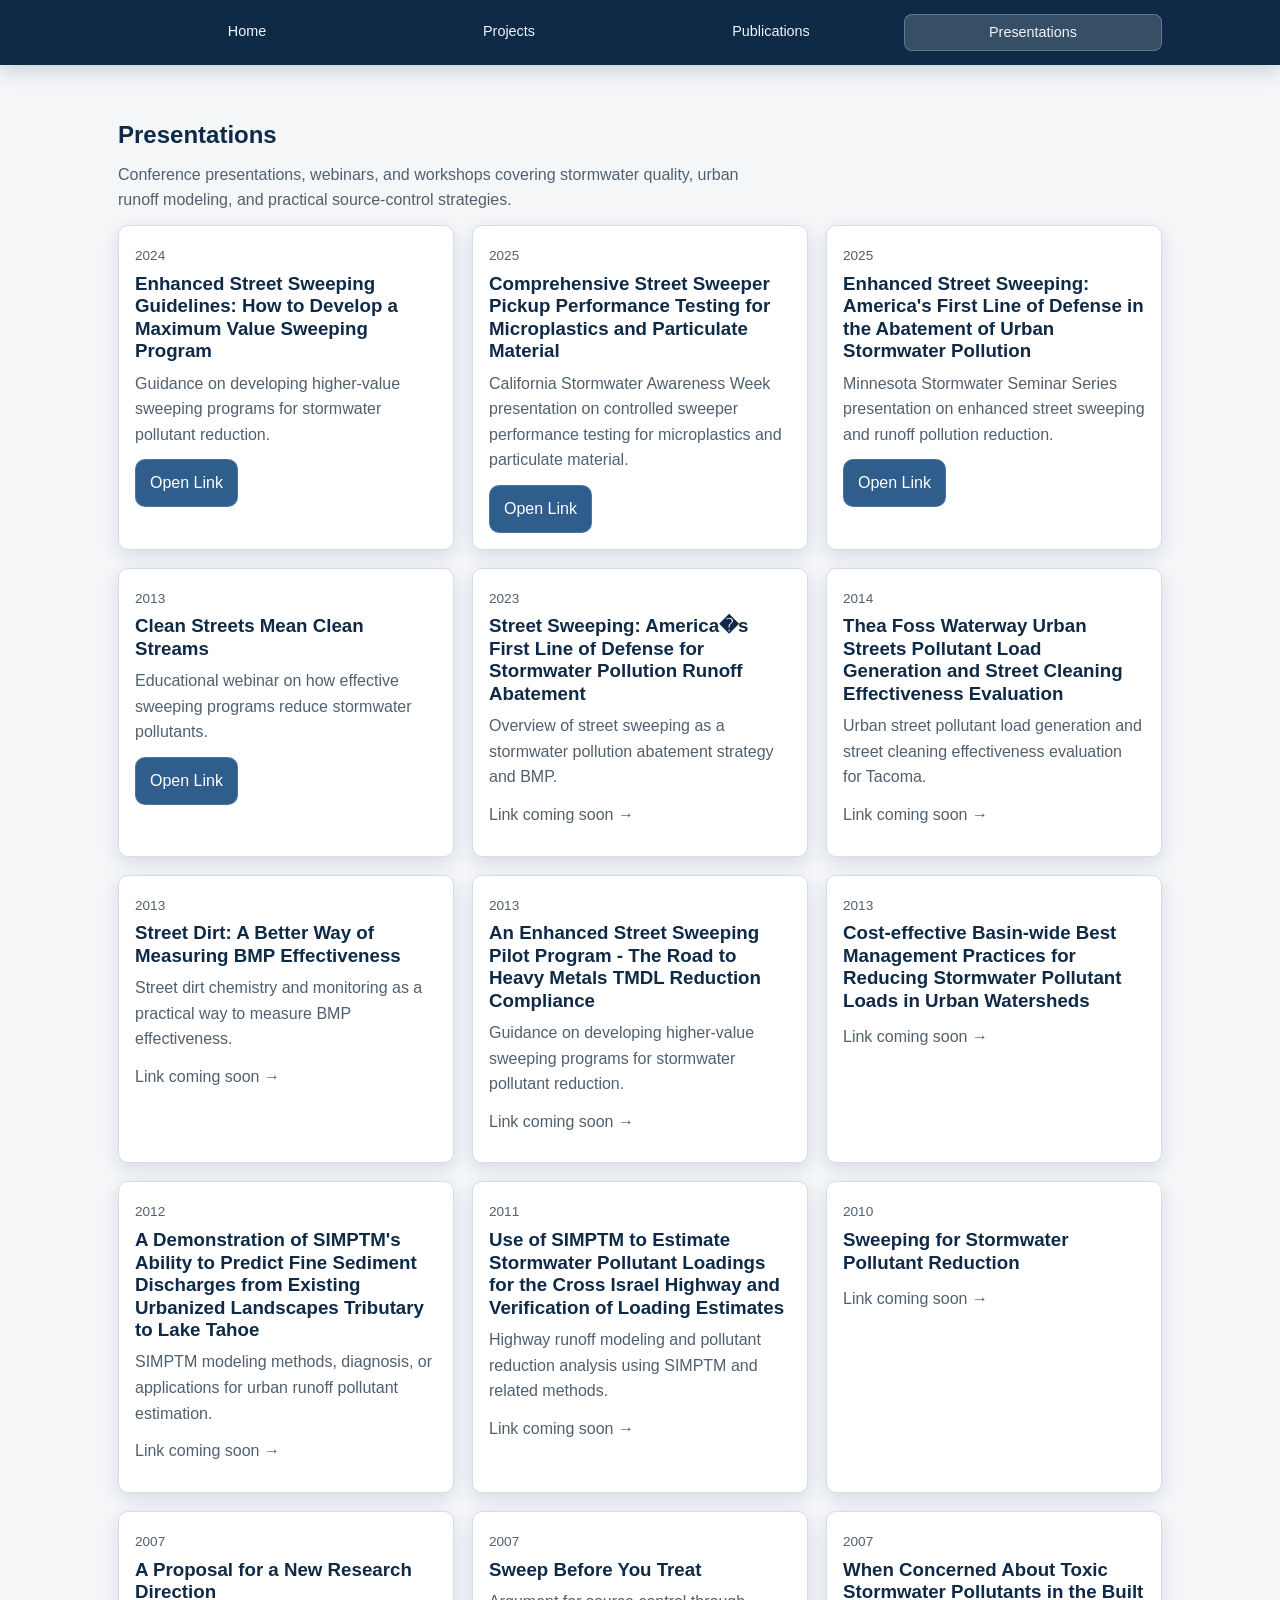
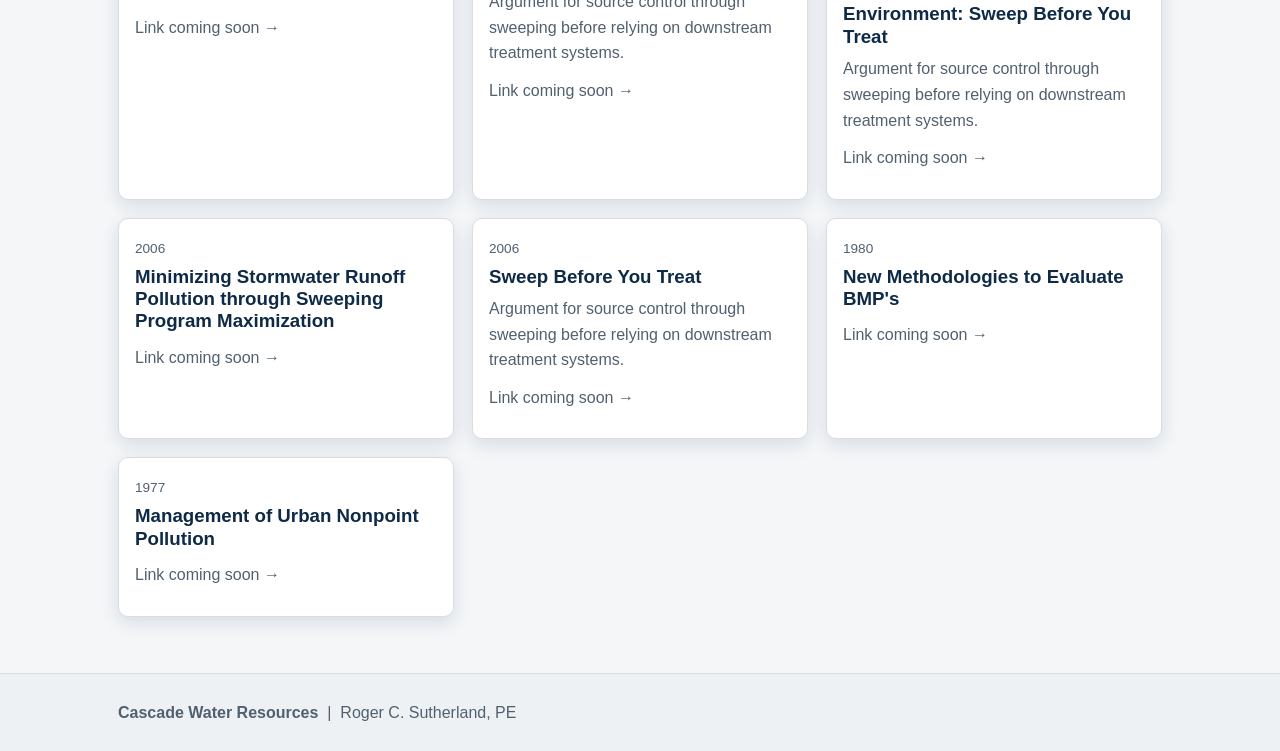
==== presentations.html @ b3003198 "initial commit" ====
<!DOCTYPE html>
<html lang="en">
<head>
  <meta charset="UTF-8" />
  <meta name="viewport" content="width=device-width, initial-scale=1" />
  <title>Presentations | Cascade Water Resources</title>

  <link rel="stylesheet" href="css/global.css" />
  <link rel="stylesheet" href="css/layout.css" />
  <link rel="stylesheet" href="css/components.css" />
</head>
<body>

  <!-- ===================================== -->
  <!-- SITE HEADER / NAVIGATION              -->
  <!-- ===================================== -->
  <header class="site-header">
    <div class="container">
      <nav class="site-nav" aria-label="Main navigation">
        <a href="index.html">Home</a>
        <a href="projects.html">Projects</a>
        <a href="publications.html">Publications</a>
        <a href="presentations.html">Presentations</a>
      </nav>
    </div>
  </header>

  <main>

    <!-- ===================================== -->
    <!-- PRESENTATIONS PAGE                    -->
    <!-- ===================================== -->
    <section class="section">
      <div class="container">
        <h1>Presentations</h1>
        <p class="section-intro">
          Conference presentations, webinars, and workshops covering stormwater quality, urban runoff modeling, and
          practical source-control strategies.
        </p>

        <!-- Cards will be created here by JavaScript -->
        <div class="three-column" id="presentationsContainer" aria-label="Presentations list">
          <!-- Cards will be inserted here -->
        </div>
      </div>
    </section>

  </main>

  <footer class="site-footer">
    <div class="container">
      <p>
        <strong>Cascade Water Resources</strong> &nbsp;|&nbsp; Roger C. Sutherland, PE
      </p>
    </div>
  </footer>

  <!-- Content loader -->
  <script src="js/content_loader.js"></script>

  <script>
    window.CWRContent.load(function () {
      var items = window.CWRContent.getBySection("presentations");
      window.CWRContent.renderCards(document.getElementById("presentationsContainer"), items, { scrollLayout: false });
    });
  </script>

  <script src="js/navigation.js"></script>
</body>
</html>
---- css/global.css ----
/* =====================================
   global.css
   Site-wide colors, typography, and base styles
===================================== */

:root {
  /* Color palette (from AGENTS.md) */
  --color-dark-blue: #0e2a47;
  --color-steel-blue: #2f5d8c;
  --color-off-white: #f4f6f8;

  /* Neutral colors */
  --color-white: #ffffff;
  --color-text: #1b2430;
  --color-muted-text: #51606f;
  --color-border: #d7dde3;

  /* Typography */
  --font-family: "Segoe UI", Tahoma, Arial, sans-serif;
  --base-font-size: 16px;
  --line-height: 1.6;

  /* Common sizes */
  --radius: 10px;
  --shadow: 0 6px 18px rgba(14, 42, 71, 0.12);
}

* {
  box-sizing: border-box;
}

html,
body {
  /* Prevent accidental horizontal scrolling on any screen size */
  overflow-x: hidden;
}

html {
  /* Helps prevent iOS overscroll from showing white behind the page */
  background: var(--color-off-white);
}

body {
  margin: 0;
  font-family: var(--font-family);
  font-size: var(--base-font-size);
  line-height: var(--line-height);
  color: var(--color-text);
  background: var(--color-off-white);
}

img {
  max-width: 100%;
  height: auto;
}

a {
  color: var(--color-steel-blue);
  text-decoration: none;
}

a:hover {
  text-decoration: underline;
}

/* Simple, readable headings */
h1,
h2,
h3 {
  line-height: 1.2;
  margin: 0 0 12px;
  color: var(--color-dark-blue);
}

p {
  margin: 0 0 12px;
}

small {
  color: var(--color-muted-text);
}

/* A simple, consistent focus style for keyboard users */
a:focus,
button:focus {
  outline: 3px solid rgba(47, 93, 140, 0.35);
  outline-offset: 2px;
}
---- css/layout.css ----
/* =====================================
   layout.css
   Containers, section spacing, and basic layout
===================================== */

/* The main width constraint for the page */
.container {
  width: 100%;
  max-width: 1080px;
  margin: 0 auto;
  padding: 0 18px;
}

/* Vertical spacing between sections */
.section {
  padding: 56px 0;
}

.section--tight {
  padding: 36px 0;
}

.section-title {
  margin-bottom: 18px;
}

.section-intro {
  max-width: 70ch;
  color: var(--color-muted-text);
}

/* Simple grid helper (use sparingly in Phase 1) */
.two-column {
  display: grid;
  grid-template-columns: 1fr;
  gap: 18px;
}

@media (min-width: 820px) {
  .two-column {
    grid-template-columns: 1.2fr 0.8fr;
    gap: 28px;
  }
}

/*
  Three-column grid helper
  - Use this for Projects / Publications / Presentations lists
  - Even width columns
  - Collapses to 1 column on small screens
*/
.three-column {
  display: grid;
  grid-template-columns: 1fr;
  gap: 18px;
}

@media (min-width: 820px) {
  .three-column {
    grid-template-columns: 1fr 1fr 1fr;
    gap: 18px;
  }
}
---- css/components.css ----
/* =====================================
   components.css
   Reusable UI pieces: navigation, cards, buttons, scroll containers
===================================== */

/* =====================================
   NAVIGATION BAR
===================================== */
.site-header {
  background: var(--color-dark-blue);
  color: var(--color-white);

  /* Keep header visible while scrolling */
  position: sticky;
  top: 0;
  z-index: 1000;

  /* Prevent any accidental horizontal scroll in the header */
  overflow-x: hidden;

  /* Subtle separation when page scrolls */
  box-shadow: 0 6px 18px rgba(14, 42, 71, 0.18);
}

.site-header .container {
  display: flex;
  align-items: center;
  justify-content: flex-start;
  padding-top: 14px;
  padding-bottom: 14px;
  width: 100%;
}

/*
  Main navigation
  - Always show 4 equal-width columns so it looks good at any screen width.
*/
.site-nav {
  display: grid;
  grid-template-columns: repeat(4, minmax(0, 1fr));
  gap: 4px;
  width: 100%;
}

.site-nav a {
  color: var(--color-white);
  padding: 6px 6px;
  border-radius: 8px;
  text-decoration: none;
  opacity: 0.95;

  /* Make each item feel like a centered tab */
  text-align: center;
  white-space: nowrap;

  /* Prevent long link text from causing horizontal overflow */
  overflow: hidden;
  text-overflow: ellipsis;

  /* Allow the grid items to actually shrink on iOS */
  min-width: 0;

  /* Prevent iOS from letting you horizontally "pan" the header */
  touch-action: pan-y;

  /* Slightly smaller base font so 4 columns fit better */
  font-size: 0.9rem;
}

.site-nav a:hover {
  background: rgba(255, 255, 255, 0.12);
  text-decoration: none;
}

.site-nav a.is-active {
  background: rgba(255, 255, 255, 0.18);
  border: 1px solid rgba(255, 255, 255, 0.25);
}

/* A slightly smaller nav font on very small screens (keeps 4 columns readable) */
@media (max-width: 420px) {
  .site-nav {
    gap: 2px;
  }

  .site-nav a {
    font-size: 0.78rem;
    padding: 6px 3px;
  }
}

/* =====================================
   HERO BANNER
===================================== */
.hero {
  background: linear-gradient(135deg, var(--color-dark-blue), #143b63);
  color: var(--color-white);
}

.hero h1,
.hero h2 {
  color: var(--color-white);
}

.hero .subtitle {
  opacity: 0.92;
  max-width: 70ch;
}

.hero-actions {
  display: flex;
  gap: 12px;
  flex-wrap: wrap;
  margin-top: 18px;
}

/* =====================================
   BUTTONS (simple)
===================================== */
.button {
  display: inline-block;
  padding: 10px 14px;
  border-radius: 10px;
  background: var(--color-steel-blue);
  color: var(--color-white);
  text-decoration: none;
  border: 1px solid rgba(255, 255, 255, 0.15);
}

.button:hover {
  filter: brightness(1.05);
  text-decoration: none;
}

.button--ghost {
  background: transparent;
  border: 1px solid rgba(255, 255, 255, 0.35);
}

/* =====================================
   CARDS
===================================== */
.card {
  background: var(--color-white);
  border: 1px solid var(--color-border);
  border-radius: var(--radius);
  box-shadow: var(--shadow);
  padding: 16px;
}

.card h3 {
  margin-bottom: 8px;
}

.card p {
  color: var(--color-muted-text);
}

.card:hover {
  transform: translateY(-2px);
  transition: transform 120ms ease;
}

/* =====================================
   HORIZONTAL SCROLL CONTAINER
===================================== */
.horizontal-scroll {
  display: flex;
  gap: 16px;
  overflow-x: auto;
  padding: 8px 4px 14px;
  scroll-snap-type: x mandatory;
}

.horizontal-scroll::-webkit-scrollbar {
  height: 10px;
}

.horizontal-scroll::-webkit-scrollbar-thumb {
  background: rgba(14, 42, 71, 0.22);
  border-radius: 100px;
}

/*
  Scroll card sizing
  - We aim for a typical view showing ~3 cards on desktop.
  - We also keep widths consistent so the dots/scroll position feels predictable.
*/
.scroll-card {
  /* Mobile default: one card nearly fills the screen */
  flex: 0 0 86%;
  scroll-snap-align: start;
}

@media (min-width: 820px) {
  .scroll-card {
    /* Desktop: 3 cards visible (accounting for gaps) */
    flex: 0 0 calc((100% - 32px) / 3);
  }
}

/* A small label style for metadata */
.meta {
  display: inline-block;
  font-size: 0.85rem;
  color: var(--color-muted-text);
  margin-bottom: 6px;
}

/* =====================================
   FOOTER
===================================== */
.site-footer {
  padding: 26px 0;
  border-top: 1px solid var(--color-border);
  background: #eef1f4;
}

/* Footer layout: stacks on mobile, 2 columns on desktop */
.footer-grid {
  display: grid;
  grid-template-columns: 1fr;
  gap: 16px;
  align-items: start;
}

@media (min-width: 820px) {
  .footer-grid {
    grid-template-columns: 1.4fr 0.6fr;
    gap: 22px;
  }
}

.footer-contact ul {
  margin: 0;
  padding-left: 18px;
}

.footer-contact li {
  margin-bottom: 8px;
}

.site-footer p {
  margin: 0;
  color: var(--color-muted-text);
}

/* Footer contact icons (3 columns, icons only) */
.footer-icons {
  display: grid;
  grid-template-columns: 1fr 1fr 1fr;
  gap: 18px;
  margin-top: 12px;
  max-width: 240px;

  /* Center the icons row under the footer name line */
  margin-left: auto;
  margin-right: auto;
}

.footer-icon {
  display: flex;
  align-items: center;
  justify-content: center;
  padding: 6px;

  color: var(--color-dark-blue);
  text-decoration: none;
}

.footer-icon:hover {
  text-decoration: none;
  opacity: 0.85;
}

.footer-icon__svg {
  width: 30px;
  height: 30px;
  display: flex;
  align-items: center;
  justify-content: center;
}

.footer-copy-note {
  margin-top: 10px;
  min-height: 1.2em; /* reserves a tiny bit of space so the footer doesn't jump */
  text-align: center;
  color: var(--color-muted-text);
  font-size: 0.9rem;
}

/* =====================================
   Sticky Header Adjustments
===================================== */
/*
  Mobile header behavior
  - On small screens, we slide the header out of view when scrolling down.
  - It re-appears when the user scrolls up.

  The JavaScript toggles: .site-header.is-hidden
*/
@media (max-width: 820px) {
  .site-header {
    transition: transform 160ms ease;
    will-change: transform;
  }

  .site-header.is-hidden {
    transform: translateY(-110%);
  }
}
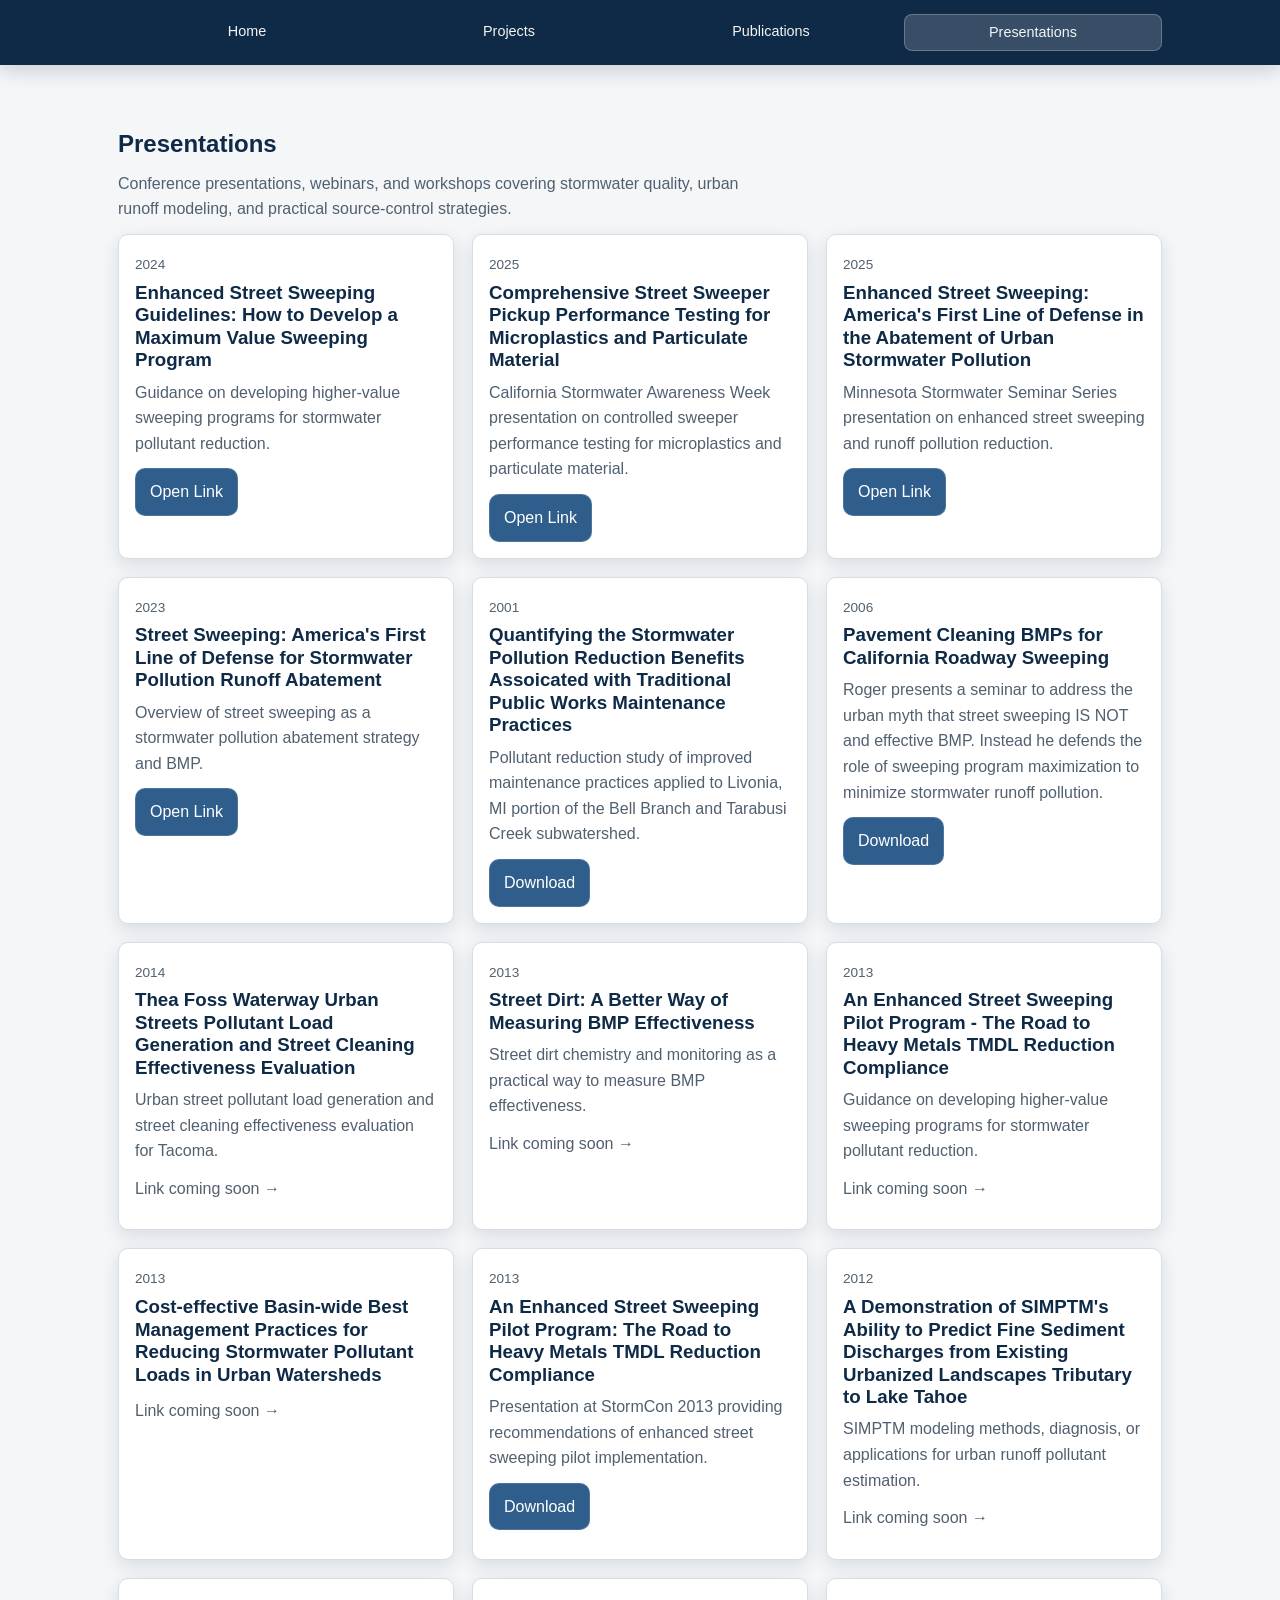
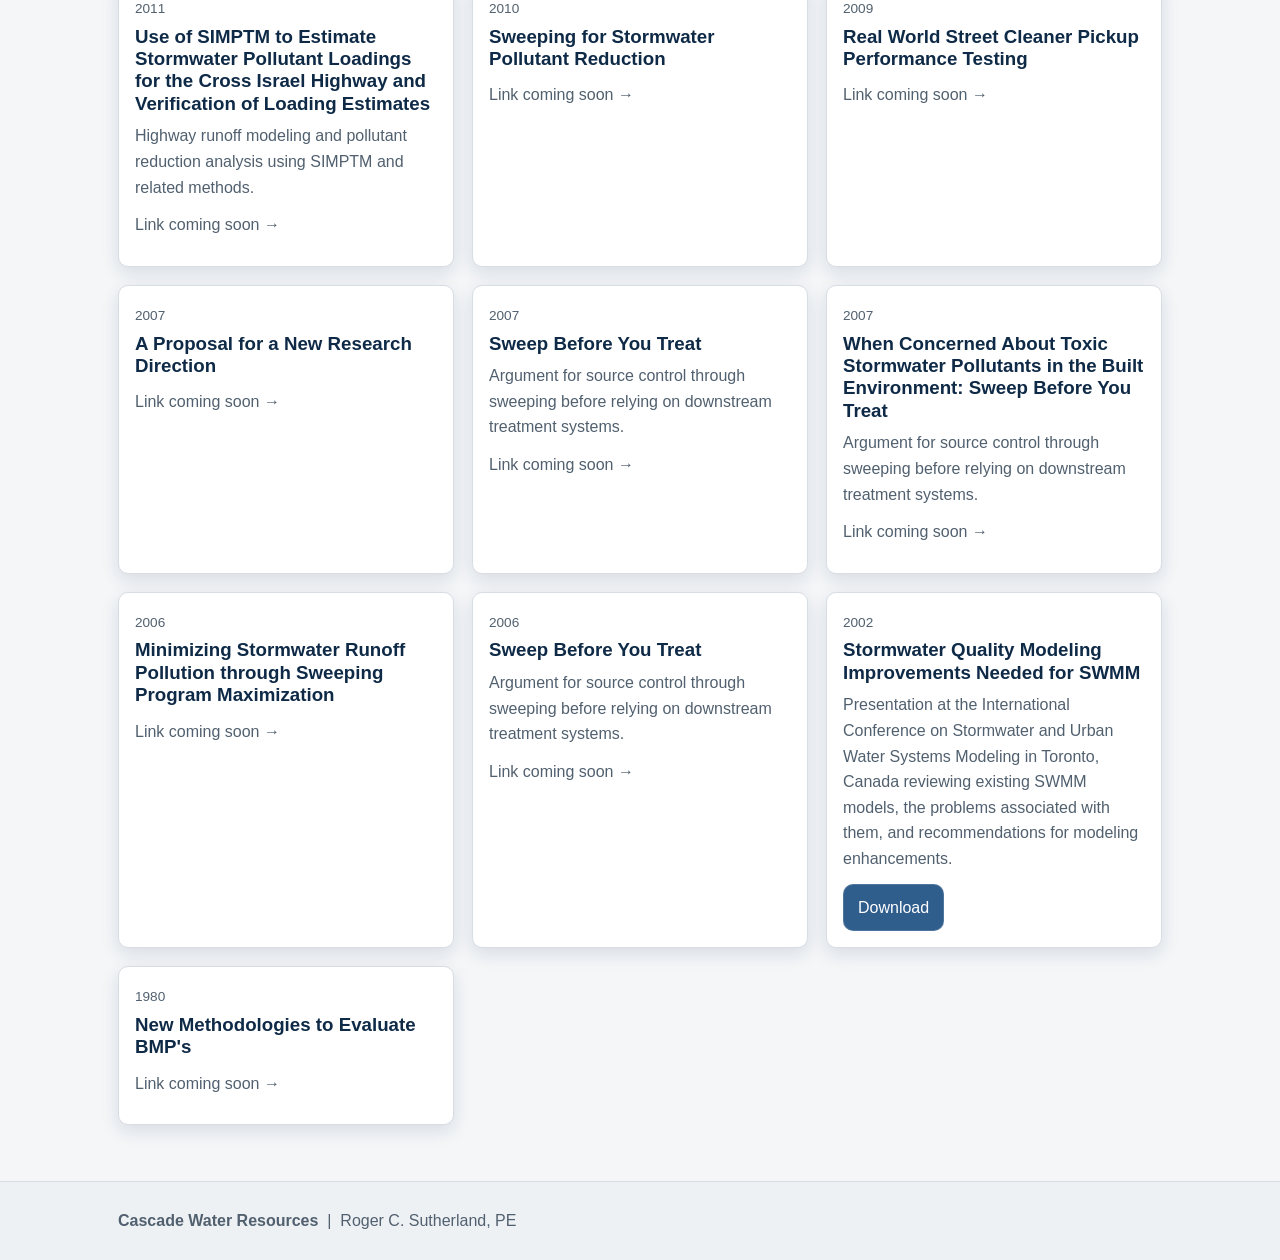
==== commit 128bd1a4: "website updates" ====
--- a/presentations.html
+++ b/presentations.html
@@ -9,7 +9,7 @@
   <link rel="stylesheet" href="css/layout.css" />
   <link rel="stylesheet" href="css/components.css" />
 </head>
-<body>
+<body class="inner">
 
   <!-- ===================================== -->
   <!-- SITE HEADER / NAVIGATION              -->
--- a/css/layout.css
+++ b/css/layout.css
@@ -61,3 +61,12 @@
     gap: 18px;
   }
 }
+
+
+body:not(.home) main {
+  padding-top: 74px;
+}
+
+body.home main {
+  padding-top: 0;
+}
--- a/css/components.css
+++ b/css/components.css
@@ -10,9 +10,11 @@
   background: var(--color-dark-blue);
   color: var(--color-white);
 
-  /* Keep header visible while scrolling */
-  position: sticky;
+  /* Keep header visible while scrolling (always) */
+  position: fixed;
   top: 0;
+  left: 0;
+  width: 100%;
   z-index: 1000;
 
   /* Prevent any accidental horizontal scroll in the header */
@@ -176,9 +178,16 @@
   height: 10px;
 }
 
+.horizontal-scroll::-webkit-scrollbar-track {
+  background: rgba(255, 255, 255, 0.55);
+  border-radius: 100px;
+}
+
 .horizontal-scroll::-webkit-scrollbar-thumb {
-  background: rgba(14, 42, 71, 0.22);
+  /* Lighter gray so it pops against both light and dark backgrounds */
+  background: rgba(220, 226, 232, 0.95);
   border-radius: 100px;
+  border: 2px solid rgba(255, 255, 255, 0.55);
 }
 
 /*
@@ -253,32 +262,30 @@
   margin-top: 12px;
   max-width: 240px;
 
-  /* Center the icons row under the footer name line */
-  margin-left: auto;
-  margin-right: auto;
+  /* Align the icons row to the left under the footer name line */
+  margin-left: 0;
+  margin-right: 0;
 }
 
 .footer-icon {
   display: flex;
-  align-items: center;
-  justify-content: center;
+  align-items: flex-start;
+  justify-content: flex-start;
   padding: 6px;
 
   color: var(--color-dark-blue);
   text-decoration: none;
 }
 
+/* Medium icon size for Font Awesome */
+.footer-icon i {
+  font-size: 26px;
+  line-height: 1;
+}
+
 .footer-icon:hover {
   text-decoration: none;
   opacity: 0.85;
-}
-
-.footer-icon__svg {
-  width: 30px;
-  height: 30px;
-  display: flex;
-  align-items: center;
-  justify-content: center;
 }
 
 .footer-copy-note {
@@ -293,19 +300,6 @@
    Sticky Header Adjustments
 ===================================== */
 /*
-  Mobile header behavior
-  - On small screens, we slide the header out of view when scrolling down.
-  - It re-appears when the user scrolls up.
-
-  The JavaScript toggles: .site-header.is-hidden
+  The header should stay present as you scroll.
+  We do NOT hide it on mobile.
 */
-@media (max-width: 820px) {
-  .site-header {
-    transition: transform 160ms ease;
-    will-change: transform;
-  }
-
-  .site-header.is-hidden {
-    transform: translateY(-110%);
-  }
-}
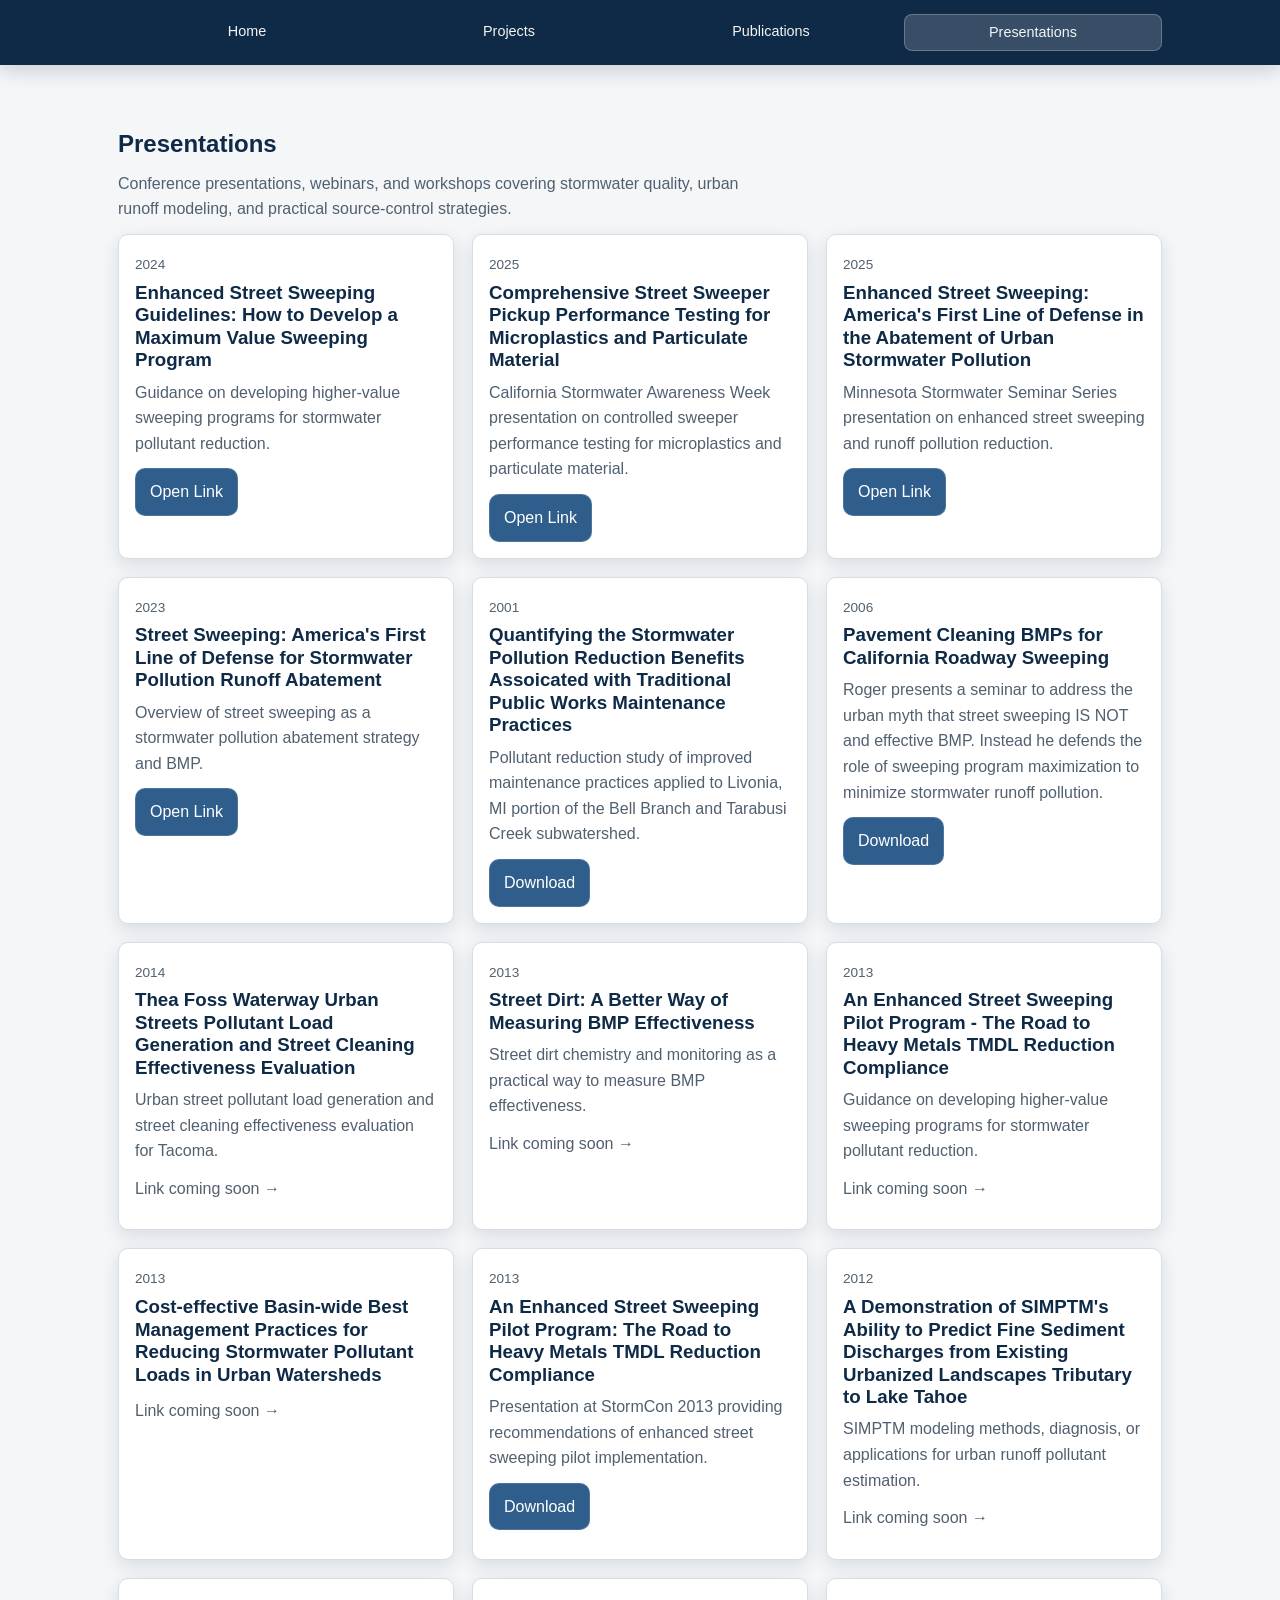
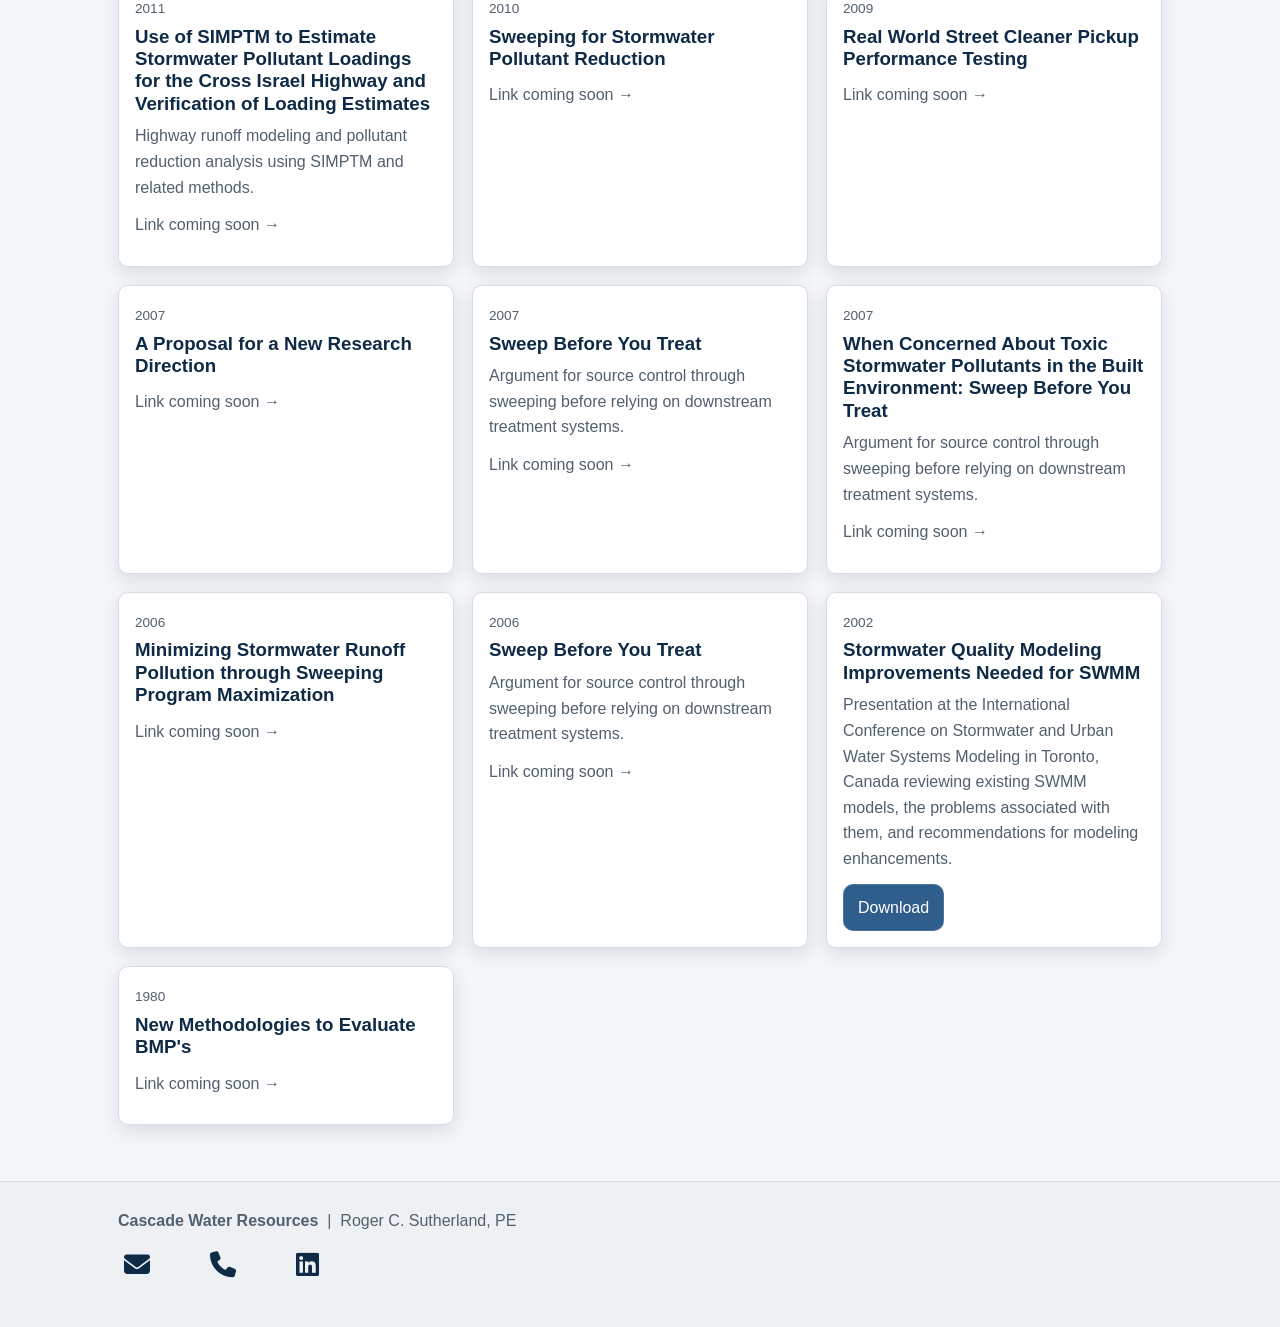
==== commit 687820f6: "website updates" ====
--- a/presentations.html
+++ b/presentations.html
@@ -4,6 +4,8 @@
   <meta charset="UTF-8" />
   <meta name="viewport" content="width=device-width, initial-scale=1" />
   <title>Presentations | Cascade Water Resources</title>
+
+  <link rel="stylesheet" href="https://cdnjs.cloudflare.com/ajax/libs/font-awesome/6.5.0/css/all.min.css" />
 
   <link rel="stylesheet" href="css/global.css" />
   <link rel="stylesheet" href="css/layout.css" />
@@ -47,11 +49,28 @@
 
   </main>
 
+  <!-- ===== FOOTER ===== -->
   <footer class="site-footer">
     <div class="container">
       <p>
         <strong>Cascade Water Resources</strong> &nbsp;|&nbsp; Roger C. Sutherland, PE
       </p>
+
+      <div class="footer-icons" aria-label="Contact links">
+        <a class="footer-icon js-copy" href="#" data-copy="sutherland.roger1@gmail.com" aria-label="Copy email address">
+          <i class="fa-solid fa-envelope" aria-hidden="true"></i>
+        </a>
+
+        <a class="footer-icon js-copy" href="#" data-copy="5037040522" aria-label="Copy phone number">
+          <i class="fa-solid fa-phone" aria-hidden="true"></i>
+        </a>
+
+        <a class="footer-icon" href="https://www.linkedin.com/in/roger-sutherland-b824b54/" target="_blank" rel="noopener noreferrer" aria-label="Roger Sutherland LinkedIn profile">
+          <i class="fa-brands fa-linkedin" aria-hidden="true"></i>
+        </a>
+      </div>
+
+      <p class="footer-copy-note" id="footerCopyNote" aria-live="polite"></p>
     </div>
   </footer>
 
@@ -66,6 +85,7 @@
   </script>
 
   <script src="js/navigation.js"></script>
+  <script src="js/copy_to_clipboard.js"></script>
 </body>
 </html>
 
